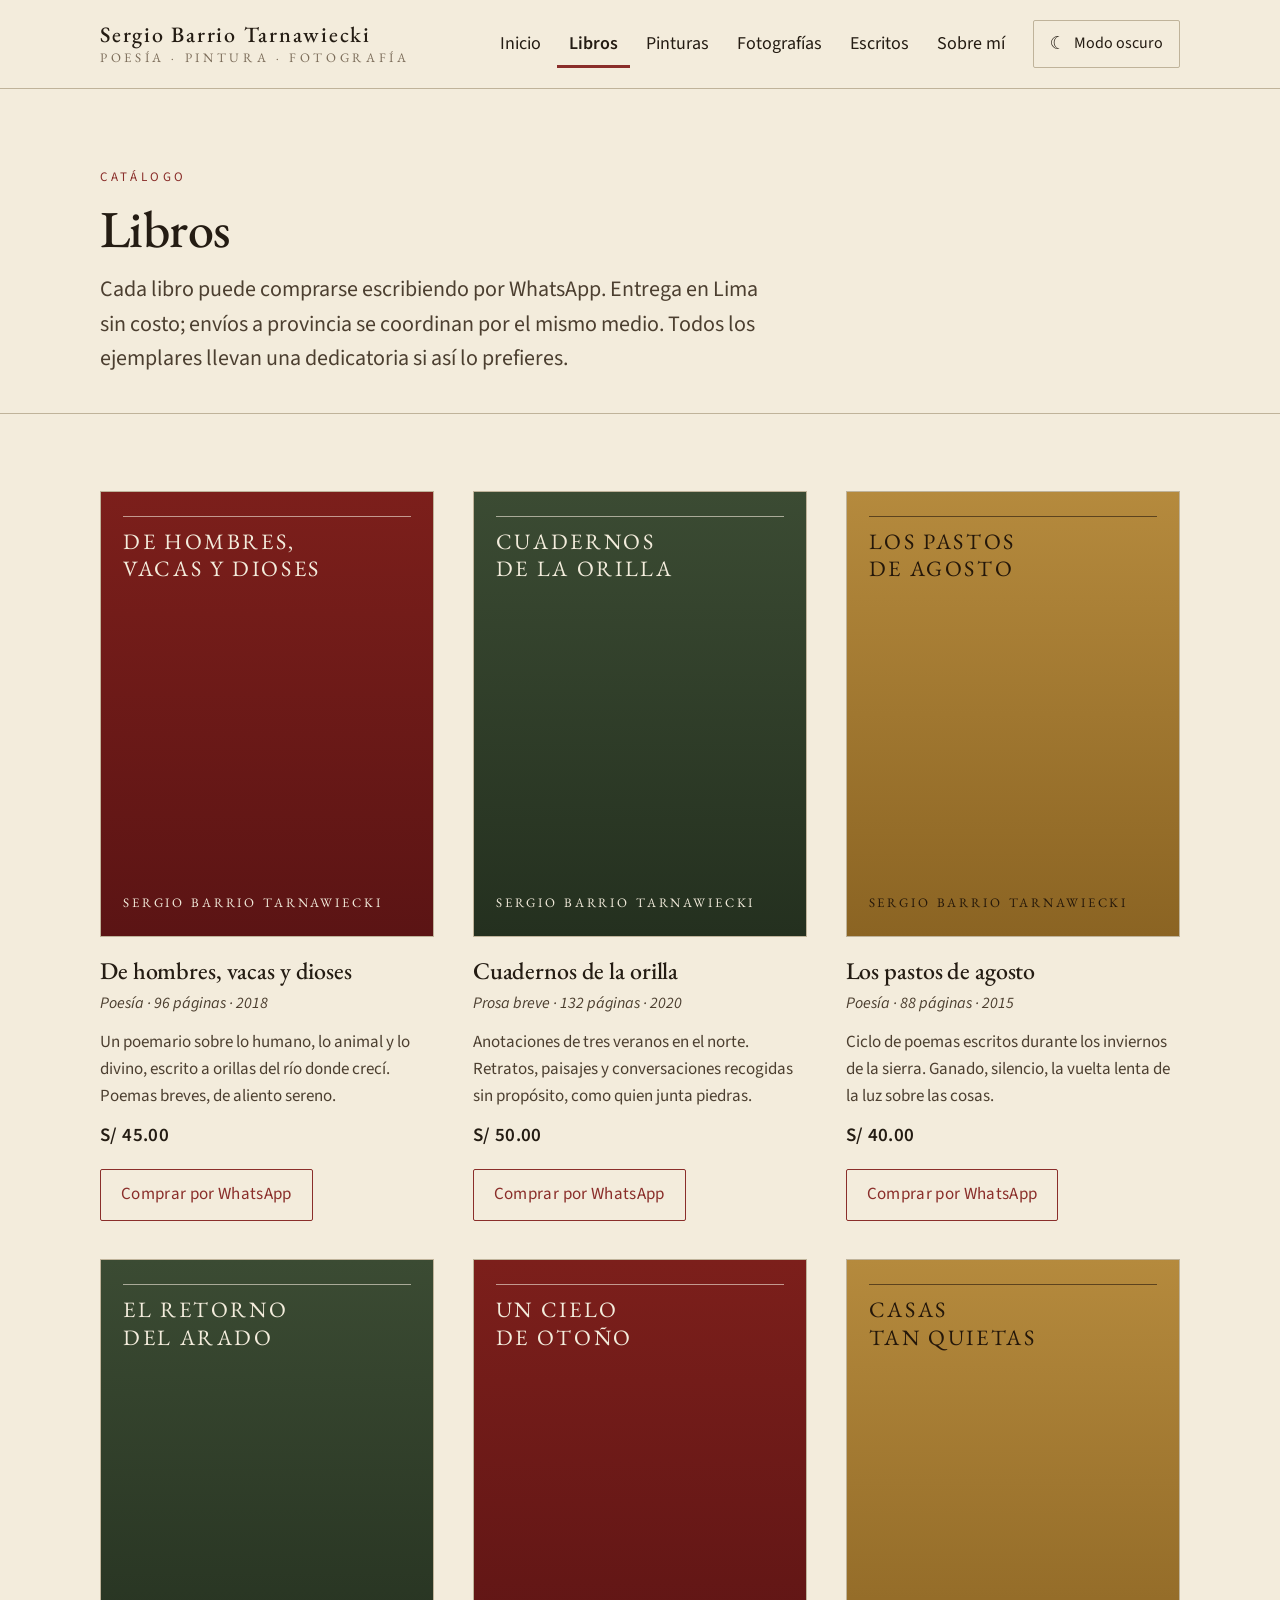
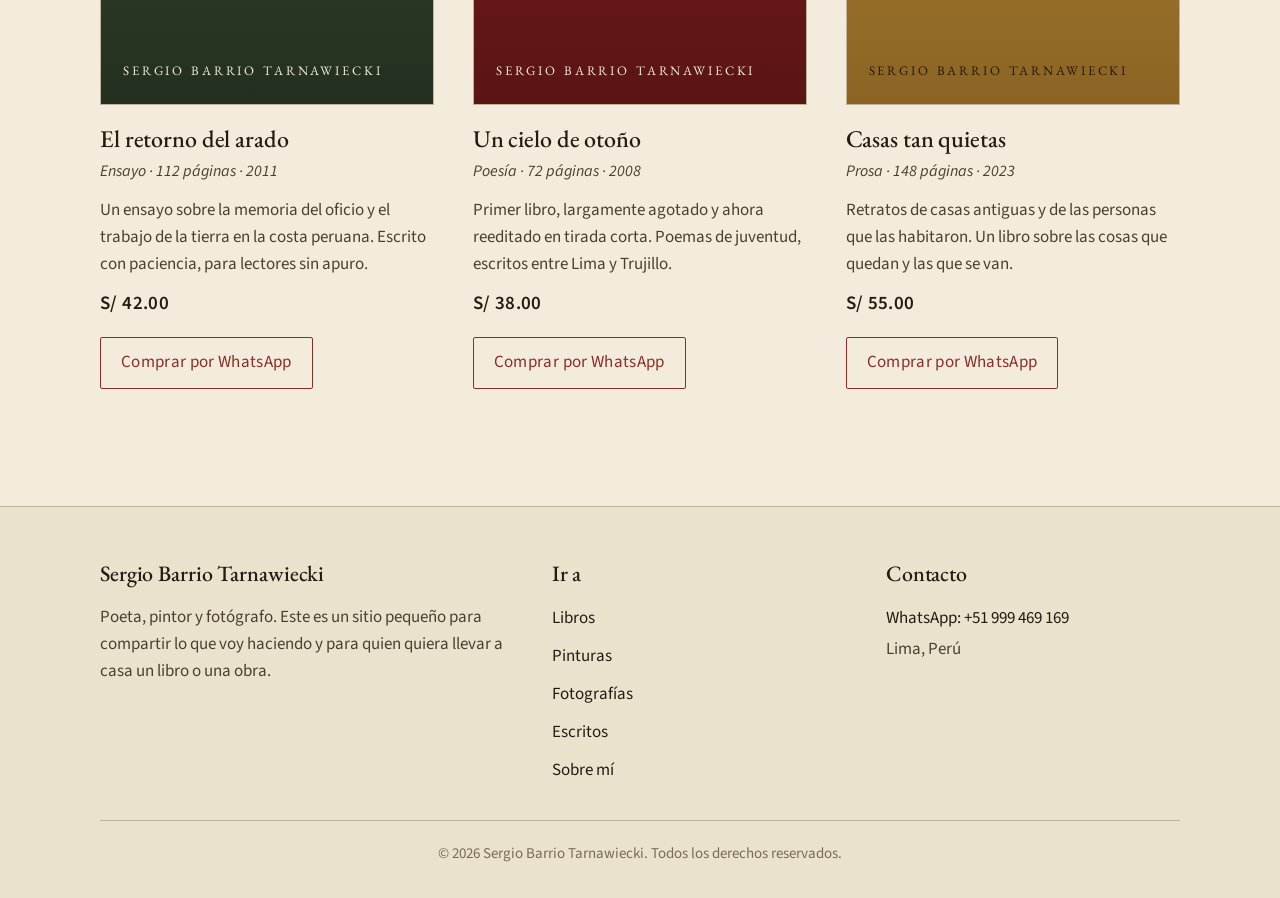
==== libros.html @ f4aec934 "Add elder-friendly personal site for Sergio Barrio Tarnawiecki Static HTML/CSS/JS site organized aro" ====
<!doctype html>
<html lang="es">
<head>
  <meta charset="utf-8">
  <meta name="viewport" content="width=device-width, initial-scale=1">
  <title>Libros — Sergio Barrio Tarnawiecki</title>
  <meta name="description" content="Libros publicados por Sergio Barrio Tarnawiecki: poesía, prosa y ensayo. Disponibles para compra directa por WhatsApp.">
  <link rel="stylesheet" href="styles.css">
  <script src="script.js" defer></script>
</head>
<body>
  <a class="skip-link" href="#contenido">Saltar al contenido principal</a>

  <header class="site-header">
    <div class="container">
      <a class="brand" href="index.html" aria-label="Sergio Barrio Tarnawiecki, inicio">
        Sergio Barrio Tarnawiecki
        <small>Poesía · Pintura · Fotografía</small>
      </a>
      <div class="site-header__nav-wrap">
        <nav class="main-nav" aria-label="Menú principal">
        <ul>
          <li><a href="index.html">Inicio</a></li>
          <li><a href="libros.html" aria-current="page">Libros</a></li>
          <li><a href="pinturas.html">Pinturas</a></li>
          <li><a href="fotografias.html">Fotografías</a></li>
          <li><a href="escritos.html">Escritos</a></li>
          <li><a href="sobre.html">Sobre mí</a></li>
        </ul>
      </nav>
      <button type="button" class="theme-toggle" data-theme-toggle aria-pressed="false">
        <span class="icon" data-theme-icon aria-hidden="true">☾</span>
        <span data-theme-label>Modo oscuro</span>
      </button>
      </div>
    </div>
  </header>

  <main id="contenido">

    <section class="page-header">
      <div class="container">
        <p class="page-header__kicker">Catálogo</p>
        <h1 class="page-header__title">Libros</h1>
        <p class="page-header__lead">
          Cada libro puede comprarse escribiendo por WhatsApp. Entrega en Lima
          sin costo; envíos a provincia se coordinan por el mismo medio.
          Todos los ejemplares llevan una dedicatoria si así lo prefieres.
        </p>
      </div>
    </section>

    <section class="section">
      <div class="container">

        <div class="grid grid--3">

          <!-- ============================================================
               LIBRO 1
               PARA AGREGAR UN LIBRO NUEVO, COPIA UN BLOQUE COMPLETO
               (desde <article class="card"> hasta </article>) Y CAMBIA:
                 · El título en dos lugares (portada y card__title)
                 · La descripción (card__meta y card__desc)
                 · El precio (card__price)
                 · El texto codificado dentro del enlace de WhatsApp
                   (reemplaza sólo la parte del nombre del libro; los %20
                    representan espacios y los %22 comillas dobles).
               ============================================================ -->
          <article class="card">
            <div class="card__thumb book-cover book-cover--red">
              <div class="book-cover__rule"></div>
              <div class="book-cover__title">De hombres,<br>vacas y dioses</div>
              <div class="book-cover__author">Sergio Barrio Tarnawiecki</div>
            </div>
            <h2 class="card__title">De hombres, vacas y dioses</h2>
            <p class="card__meta">Poesía · 96 páginas · 2018</p>
            <p class="card__desc">
              Un poemario sobre lo humano, lo animal y lo divino, escrito a
              orillas del río donde crecí. Poemas breves, de aliento sereno.
            </p>
            <p class="card__price">S/ 45.00</p>
            <div class="card__actions">
              <a class="btn btn--buy"
                 href="https://wa.me/51999469169?text=Hola%20Sergio%2C%20me%20interesa%20el%20libro%20%22De%20hombres%2C%20vacas%20y%20dioses%22."
                 target="_blank" rel="noopener">Comprar por WhatsApp</a>
            </div>
          </article>

          <!-- LIBRO 2 -->
          <article class="card">
            <div class="card__thumb book-cover book-cover--green">
              <div class="book-cover__rule"></div>
              <div class="book-cover__title">Cuadernos<br>de la orilla</div>
              <div class="book-cover__author">Sergio Barrio Tarnawiecki</div>
            </div>
            <h2 class="card__title">Cuadernos de la orilla</h2>
            <p class="card__meta">Prosa breve · 132 páginas · 2020</p>
            <p class="card__desc">
              Anotaciones de tres veranos en el norte. Retratos, paisajes y
              conversaciones recogidas sin propósito, como quien junta piedras.
            </p>
            <p class="card__price">S/ 50.00</p>
            <div class="card__actions">
              <a class="btn btn--buy"
                 href="https://wa.me/51999469169?text=Hola%20Sergio%2C%20me%20interesa%20el%20libro%20%22Cuadernos%20de%20la%20orilla%22."
                 target="_blank" rel="noopener">Comprar por WhatsApp</a>
            </div>
          </article>

          <!-- LIBRO 3 -->
          <article class="card">
            <div class="card__thumb book-cover book-cover--ochre">
              <div class="book-cover__rule"></div>
              <div class="book-cover__title">Los pastos<br>de agosto</div>
              <div class="book-cover__author">Sergio Barrio Tarnawiecki</div>
            </div>
            <h2 class="card__title">Los pastos de agosto</h2>
            <p class="card__meta">Poesía · 88 páginas · 2015</p>
            <p class="card__desc">
              Ciclo de poemas escritos durante los inviernos de la sierra.
              Ganado, silencio, la vuelta lenta de la luz sobre las cosas.
            </p>
            <p class="card__price">S/ 40.00</p>
            <div class="card__actions">
              <a class="btn btn--buy"
                 href="https://wa.me/51999469169?text=Hola%20Sergio%2C%20me%20interesa%20el%20libro%20%22Los%20pastos%20de%20agosto%22."
                 target="_blank" rel="noopener">Comprar por WhatsApp</a>
            </div>
          </article>

          <!-- LIBRO 4 -->
          <article class="card">
            <div class="card__thumb book-cover book-cover--green">
              <div class="book-cover__rule"></div>
              <div class="book-cover__title">El retorno<br>del arado</div>
              <div class="book-cover__author">Sergio Barrio Tarnawiecki</div>
            </div>
            <h2 class="card__title">El retorno del arado</h2>
            <p class="card__meta">Ensayo · 112 páginas · 2011</p>
            <p class="card__desc">
              Un ensayo sobre la memoria del oficio y el trabajo de la tierra
              en la costa peruana. Escrito con paciencia, para lectores sin
              apuro.
            </p>
            <p class="card__price">S/ 42.00</p>
            <div class="card__actions">
              <a class="btn btn--buy"
                 href="https://wa.me/51999469169?text=Hola%20Sergio%2C%20me%20interesa%20el%20libro%20%22El%20retorno%20del%20arado%22."
                 target="_blank" rel="noopener">Comprar por WhatsApp</a>
            </div>
          </article>

          <!-- LIBRO 5 -->
          <article class="card">
            <div class="card__thumb book-cover book-cover--red">
              <div class="book-cover__rule"></div>
              <div class="book-cover__title">Un cielo<br>de otoño</div>
              <div class="book-cover__author">Sergio Barrio Tarnawiecki</div>
            </div>
            <h2 class="card__title">Un cielo de otoño</h2>
            <p class="card__meta">Poesía · 72 páginas · 2008</p>
            <p class="card__desc">
              Primer libro, largamente agotado y ahora reeditado en tirada
              corta. Poemas de juventud, escritos entre Lima y Trujillo.
            </p>
            <p class="card__price">S/ 38.00</p>
            <div class="card__actions">
              <a class="btn btn--buy"
                 href="https://wa.me/51999469169?text=Hola%20Sergio%2C%20me%20interesa%20el%20libro%20%22Un%20cielo%20de%20oto%C3%B1o%22."
                 target="_blank" rel="noopener">Comprar por WhatsApp</a>
            </div>
          </article>

          <!-- LIBRO 6 -->
          <article class="card">
            <div class="card__thumb book-cover book-cover--ochre">
              <div class="book-cover__rule"></div>
              <div class="book-cover__title">Casas<br>tan quietas</div>
              <div class="book-cover__author">Sergio Barrio Tarnawiecki</div>
            </div>
            <h2 class="card__title">Casas tan quietas</h2>
            <p class="card__meta">Prosa · 148 páginas · 2023</p>
            <p class="card__desc">
              Retratos de casas antiguas y de las personas que las habitaron.
              Un libro sobre las cosas que quedan y las que se van.
            </p>
            <p class="card__price">S/ 55.00</p>
            <div class="card__actions">
              <a class="btn btn--buy"
                 href="https://wa.me/51999469169?text=Hola%20Sergio%2C%20me%20interesa%20el%20libro%20%22Casas%20tan%20quietas%22."
                 target="_blank" rel="noopener">Comprar por WhatsApp</a>
            </div>
          </article>

          <!-- FIN DEL ÚLTIMO LIBRO. Copia cualquiera de los bloques anteriores para agregar otro. -->

        </div>
      </div>
    </section>

  </main>

  <footer class="site-footer">
    <div class="container">
      <div class="site-footer__grid">
        <div>
          <h3>Sergio Barrio Tarnawiecki</h3>
          <p>Poeta, pintor y fotógrafo. Este es un sitio pequeño para compartir
             lo que voy haciendo y para quien quiera llevar a casa un libro o
             una obra.</p>
        </div>
        <div>
          <h3>Ir a</h3>
          <ul>
            <li><a href="libros.html">Libros</a></li>
            <li><a href="pinturas.html">Pinturas</a></li>
            <li><a href="fotografias.html">Fotografías</a></li>
            <li><a href="escritos.html">Escritos</a></li>
            <li><a href="sobre.html">Sobre mí</a></li>
          </ul>
        </div>
        <div>
          <h3>Contacto</h3>
          <p>
            <a href="https://wa.me/51999469169?text=Hola%20Sergio."
               target="_blank" rel="noopener">WhatsApp: +51 999 469 169</a>
          </p>
          <p>Lima, Perú</p>
        </div>
      </div>
      <div class="site-footer__bottom">
        © <span id="year">2026</span> Sergio Barrio Tarnawiecki. Todos los derechos reservados.
      </div>
    </div>
  </footer>

  <script>
    document.getElementById('year').textContent = new Date().getFullYear();
  </script>
</body>
</html>
---- styles.css ----
/* ============================================================
   Sergio Barrio Tarnawiecki — sitio personal
   Estilo: "Papel de Otoño" — cálido, literario, editorial
   ============================================================ */

@import url('https://fonts.googleapis.com/css2?family=EB+Garamond:ital,wght@0,400;0,500;0,600;1,400;1,500&family=Source+Sans+3:wght@400;500;600;700&display=swap');

/* ---------- Reset ---------- */
*, *::before, *::after { box-sizing: border-box; }
html { scroll-behavior: smooth; }
body, h1, h2, h3, h4, p, ul, ol, figure, blockquote { margin: 0; }
ul, ol { padding: 0; list-style: none; }
img { max-width: 100%; height: auto; display: block; }
button { font: inherit; cursor: pointer; }
a { color: inherit; }

/* ---------- Design tokens (claro por defecto) ---------- */
:root {
  --paper:    #F3ECDC;
  --paper-2:  #EBE2CE;
  --paper-3:  #E5DAC0;
  --ink:      #241C13;
  --ink-2:    #4C3F30;
  --ink-3:    #7A6B58;
  --oxblood:  #8A2E2A;
  --oxblood-2:#A83D38;
  --moss:     #4A5A3A;
  --ochre:    #C89B4A;
  --rule:     #BFB39A;
  --rule-2:   #D6CCB4;
  --focus:    #241C13;

  --font-display: "EB Garamond", "Iowan Old Style", "Palatino Linotype", "Book Antiqua", Georgia, serif;
  --font-body:    "Source Sans 3", "Optima", "Candara", "Segoe UI", system-ui, sans-serif;

  --fs-body: 19px;
  --fs-lead: 22px;
  --fs-h4:   24px;
  --fs-h3:   32px;
  --fs-h2:   clamp(36px, 4.4vw, 52px);
  --fs-h1:   clamp(44px, 5.6vw, 68px);

  --touch:   56px;
  --touch-sm: 52px;

  --container: 1160px;
  --gutter: clamp(20px, 4vw, 40px);
}

@media (prefers-color-scheme: dark) {
  :root {
    --paper:    #14100A;
    --paper-2:  #1E1811;
    --paper-3:  #2B2318;
    --ink:      #F0E8D3;
    --ink-2:    #C7BCA2;
    --ink-3:    #8F836C;
    --oxblood:  #D46E60;
    --oxblood-2:#B85042;
    --moss:     #9BB283;
    --ochre:    #E0B25E;
    --rule:     #3A3226;
    --rule-2:   #4A4032;
    --focus:    #F0E8D3;
  }
}

:root[data-theme="light"] {
  --paper: #F3ECDC; --paper-2: #EBE2CE; --paper-3: #E5DAC0;
  --ink: #241C13; --ink-2: #4C3F30; --ink-3: #7A6B58;
  --oxblood: #8A2E2A; --oxblood-2: #A83D38;
  --moss: #4A5A3A; --ochre: #C89B4A;
  --rule: #BFB39A; --rule-2: #D6CCB4;
  --focus: #241C13;
}
:root[data-theme="dark"] {
  --paper: #14100A; --paper-2: #1E1811; --paper-3: #2B2318;
  --ink: #F0E8D3; --ink-2: #C7BCA2; --ink-3: #8F836C;
  --oxblood: #D46E60; --oxblood-2: #B85042;
  --moss: #9BB283; --ochre: #E0B25E;
  --rule: #3A3226; --rule-2: #4A4032;
  --focus: #F0E8D3;
}

/* ---------- Base ---------- */
body {
  background: var(--paper);
  color: var(--ink);
  font-family: var(--font-body);
  font-size: var(--fs-body);
  line-height: 1.7;
  -webkit-font-smoothing: antialiased;
  text-rendering: optimizeLegibility;
  min-height: 100vh;
  display: flex;
  flex-direction: column;
}

main { flex: 1; }

/* Focus visible para navegación con teclado */
a:focus-visible,
button:focus-visible,
[tabindex]:focus-visible {
  outline: 3px solid var(--focus);
  outline-offset: 3px;
  border-radius: 2px;
}

/* Enlace "saltar al contenido" */
.skip-link {
  position: absolute;
  left: -9999px;
  top: 0;
  background: var(--ink);
  color: var(--paper);
  padding: 14px 20px;
  font-size: 18px;
  z-index: 100;
  text-decoration: none;
}
.skip-link:focus { left: 12px; top: 12px; }

/* ---------- Contenedor ---------- */
.container {
  width: 100%;
  max-width: var(--container);
  margin: 0 auto;
  padding: 0 var(--gutter);
}

/* ---------- Cabecera del sitio ---------- */
.site-header {
  border-bottom: 1px solid var(--rule);
  background: var(--paper);
  position: sticky;
  top: 0;
  z-index: 40;
}
.site-header .container {
  display: flex;
  align-items: center;
  justify-content: space-between;
  gap: 16px 24px;
  min-height: 88px;
  flex-wrap: wrap;
  padding-top: 16px;
  padding-bottom: 16px;
}
.site-header__nav-wrap {
  display: flex;
  align-items: center;
  gap: 8px 16px;
  flex-wrap: wrap;
  justify-content: flex-end;
  flex: 1 1 auto;
}
.brand {
  font-family: var(--font-display);
  font-weight: 500;
  font-size: 22px;
  letter-spacing: 0.08em;
  text-decoration: none;
  color: var(--ink);
  line-height: 1.2;
}
.brand .brand__dot { color: var(--oxblood); padding: 0 6px; }
.brand small {
  display: block;
  font-size: 13px;
  letter-spacing: 0.28em;
  text-transform: uppercase;
  color: var(--ink-3);
  font-weight: 400;
  margin-top: 2px;
}

/* Nav principal */
.main-nav ul {
  display: flex;
  flex-wrap: wrap;
  gap: 4px;
}
.main-nav a {
  display: inline-flex;
  align-items: center;
  min-height: 48px;
  padding: 0 12px;
  color: var(--ink);
  text-decoration: none;
  font-size: 18px;
}
.main-nav a[aria-current="page"] {
  box-shadow: inset 0 -3px 0 var(--oxblood);
  font-weight: 600;
}
.main-nav a:hover { color: var(--oxblood); }

/* Toggle de modo (claro/oscuro) */
.theme-toggle {
  display: inline-flex;
  align-items: center;
  gap: 8px;
  min-height: 48px;
  padding: 0 16px;
  background: transparent;
  color: var(--ink);
  border: 1px solid var(--rule);
  border-radius: 2px;
  font-size: 16px;
}
.theme-toggle:hover { border-color: var(--ink); }
.theme-toggle .icon { font-size: 18px; }

/* ---------- Hero (home) ---------- */
.hero {
  padding: clamp(56px, 8vw, 96px) 0 clamp(48px, 6vw, 72px);
  border-bottom: 1px solid var(--rule);
}
.hero__grid {
  display: grid;
  grid-template-columns: 1.15fr 1fr;
  gap: clamp(32px, 5vw, 64px);
  align-items: end;
}
.hero__kicker {
  font-size: 13px;
  letter-spacing: 0.28em;
  text-transform: uppercase;
  color: var(--oxblood);
  margin-bottom: 18px;
}
.hero__title {
  font-family: var(--font-display);
  font-weight: 500;
  font-size: var(--fs-h1);
  line-height: 1.02;
  letter-spacing: -0.015em;
  text-wrap: balance;
  margin-bottom: 22px;
}
.hero__title em {
  font-style: italic;
  color: var(--oxblood);
  font-weight: 500;
}
.hero__lead {
  font-size: var(--fs-lead);
  line-height: 1.55;
  color: var(--ink-2);
  max-width: 46ch;
  margin-bottom: 32px;
}
.hero__cta-row {
  display: flex;
  flex-wrap: wrap;
  gap: 14px;
}

/* Figura del héroe (obra destacada) */
.hero__figure {
  aspect-ratio: 4 / 5;
  border: 1px solid var(--rule);
  position: relative;
  overflow: hidden;
}
.hero__figure img { width: 100%; height: 100%; object-fit: cover; }
.hero__figure::after {
  content: attr(data-caption);
  position: absolute;
  left: 16px;
  bottom: 12px;
  font-size: 12px;
  letter-spacing: 0.22em;
  text-transform: uppercase;
  color: #F3ECDC;
  background: rgba(0,0,0,.5);
  padding: 6px 10px;
}

/* Placeholder pictórico (para cuando no hay foto todavía) */
.painterly {
  background:
    radial-gradient(ellipse at 30% 30%, rgba(255,246,220,.6), transparent 55%),
    linear-gradient(160deg, #7C5A3A 0%, #4A5A3A 60%, #2C2A22 100%);
}
.painterly--blue {
  background:
    radial-gradient(ellipse at 55% 40%, rgba(210,200,180,.55), transparent 60%),
    linear-gradient(200deg, #5B678D 0%, #2A3550 60%, #10182E 100%);
}
.painterly--dawn {
  background:
    radial-gradient(ellipse at 40% 35%, rgba(255,236,190,.85), transparent 55%),
    linear-gradient(160deg, #7E4B2A 0%, #3E5348 55%, #17251E 100%);
}
.painterly--field {
  background:
    linear-gradient(180deg, rgba(30,30,20,.15), rgba(30,30,20,.55)),
    linear-gradient(200deg, #6E8C6F 0%, #3B5A3E 55%, #1B2A1E 100%);
}
.painterly--window {
  background:
    linear-gradient(180deg, rgba(30,42,68,.2), rgba(30,42,68,.55)),
    linear-gradient(160deg, #8CA6B8 0%, #4C6376 60%, #263041 100%);
}
.painterly--patio {
  background:
    linear-gradient(180deg, rgba(60,40,20,.15), rgba(60,40,20,.55)),
    linear-gradient(200deg, #C9B48A 0%, #8B764A 55%, #3F3320 100%);
}
.book-cover {
  position: relative;
  color: #F3ECDC;
  font-family: var(--font-display);
}
.book-cover--red    { background: linear-gradient(180deg, #7C1F1B 0%, #5B1414 100%); }
.book-cover--green  { background: linear-gradient(180deg, #3B4B33 0%, #24301F 100%); }
.book-cover--ochre  { background: linear-gradient(180deg, #B58A3D 0%, #8B6423 100%); color: #24170A; }
.book-cover__title {
  position: absolute;
  left: 22px; right: 22px; top: 36px;
  font-size: 22px;
  letter-spacing: 0.12em;
  line-height: 1.25;
  text-transform: uppercase;
}
.book-cover__author {
  position: absolute;
  left: 22px; right: 22px; bottom: 22px;
  font-size: 13px;
  letter-spacing: 0.22em;
  text-transform: uppercase;
}
.book-cover__rule {
  position: absolute;
  left: 22px; right: 22px; top: 24px;
  height: 1px;
  background: currentColor;
  opacity: 0.6;
}

/* ---------- Botones ---------- */
.btn {
  display: inline-flex;
  align-items: center;
  justify-content: center;
  gap: 10px;
  min-height: var(--touch);
  padding: 0 26px;
  font-size: 18px;
  letter-spacing: 0.02em;
  text-decoration: none;
  border-radius: 2px;
  border: 1px solid transparent;
  transition: transform .1s ease;
}
.btn:active { transform: translateY(1px); }
.btn--primary {
  background: var(--oxblood);
  color: #FBF6E9;
  border-color: var(--oxblood);
}
.btn--primary:hover { background: var(--oxblood-2); border-color: var(--oxblood-2); }
.btn--ghost {
  background: transparent;
  color: var(--ink);
  border-color: var(--ink);
}
.btn--ghost:hover { background: var(--ink); color: var(--paper); }
.btn--buy {
  min-height: var(--touch-sm);
  padding: 0 20px;
  font-size: 17px;
  background: transparent;
  color: var(--oxblood);
  border-color: var(--oxblood);
}
.btn--buy:hover { background: var(--oxblood); color: #FBF6E9; }
.btn__icon { font-size: 18px; }

/* ---------- Cabecera de página interna ---------- */
.page-header {
  padding: clamp(48px, 6vw, 80px) 0 clamp(28px, 3vw, 40px);
  border-bottom: 1px solid var(--rule);
}
.page-header__kicker {
  font-size: 13px;
  letter-spacing: 0.28em;
  text-transform: uppercase;
  color: var(--oxblood);
  margin-bottom: 14px;
}
.page-header__title {
  font-family: var(--font-display);
  font-weight: 500;
  font-size: var(--fs-h2);
  line-height: 1.05;
  letter-spacing: -0.01em;
  text-wrap: balance;
  margin-bottom: 16px;
}
.page-header__lead {
  font-size: var(--fs-lead);
  line-height: 1.55;
  color: var(--ink-2);
  max-width: 62ch;
}

/* ---------- Secciones ---------- */
.section {
  padding: clamp(48px, 6vw, 80px) 0;
}
.section--alt {
  background: var(--paper-2);
  border-top: 1px solid var(--rule);
  border-bottom: 1px solid var(--rule);
}
.section__head {
  display: flex;
  align-items: baseline;
  justify-content: space-between;
  border-bottom: 1px solid var(--rule);
  padding-bottom: 14px;
  margin-bottom: 36px;
  gap: 20px;
  flex-wrap: wrap;
}
.section__head h2 {
  font-family: var(--font-display);
  font-weight: 500;
  font-size: var(--fs-h3);
  letter-spacing: -0.005em;
  line-height: 1.15;
}
.section__more {
  font-size: 16px;
  letter-spacing: 0.14em;
  text-transform: uppercase;
  color: var(--oxblood);
  text-decoration: none;
  border-bottom: 1px solid var(--oxblood);
  padding-bottom: 3px;
  min-height: 44px;
  display: inline-flex;
  align-items: center;
}
.section__more:hover { color: var(--oxblood-2); border-color: var(--oxblood-2); }

/* ---------- Grid de tarjetas ---------- */
.grid {
  display: grid;
  gap: clamp(28px, 3vw, 40px);
}
.grid--3 { grid-template-columns: repeat(3, 1fr); }
.grid--2 { grid-template-columns: repeat(2, 1fr); }
@media (max-width: 900px) {
  .grid--3 { grid-template-columns: repeat(2, 1fr); }
  .grid--2 { grid-template-columns: 1fr; }
}
@media (max-width: 620px) {
  .grid--3 { grid-template-columns: 1fr; }
}

/* ---------- Tarjeta ---------- */
.card {
  display: flex;
  flex-direction: column;
}
.card__thumb {
  aspect-ratio: 3 / 4;
  border: 1px solid var(--rule);
  overflow: hidden;
  position: relative;
}
/* Fondo de reserva sólo cuando no hay una clase de placeholder aplicada.
   :where() tiene especificidad 0, así que .painterly y .book-cover--* siempre ganan. */
:where(.card__thumb):not(.painterly):not(.book-cover) { background: var(--paper-3); }
.card--wide .card__thumb { aspect-ratio: 4 / 5; }
.card__thumb img {
  width: 100%; height: 100%; object-fit: cover;
}
.card__title {
  font-family: var(--font-display);
  font-weight: 500;
  font-size: var(--fs-h4);
  margin-top: 20px;
  letter-spacing: -0.005em;
  line-height: 1.2;
}
.card__meta {
  font-size: 16px;
  color: var(--ink-2);
  font-style: italic;
  margin-top: 4px;
}
.card__desc {
  font-size: 17px;
  color: var(--ink-2);
  line-height: 1.6;
  margin-top: 12px;
}
.card__price {
  font-size: 19px;
  margin-top: 10px;
  letter-spacing: 0.02em;
  color: var(--ink);
  font-weight: 600;
}
.card__actions {
  margin-top: 16px;
  display: flex;
  gap: 10px;
  flex-wrap: wrap;
}

/* ---------- Escritos (blog) ---------- */
.writings-toc {
  background: var(--paper-2);
  border: 1px solid var(--rule);
  padding: 24px 28px;
  margin-bottom: 48px;
}
.writings-toc h2 {
  font-family: var(--font-display);
  font-size: 22px;
  font-weight: 500;
  margin-bottom: 12px;
}
.writings-toc ol {
  counter-reset: toc;
  display: grid;
  gap: 8px;
}
.writings-toc li {
  counter-increment: toc;
  display: flex;
  gap: 14px;
  align-items: baseline;
}
.writings-toc li::before {
  content: counter(toc, decimal-leading-zero);
  font-family: var(--font-display);
  font-size: 15px;
  color: var(--ink-3);
  font-variant-numeric: tabular-nums;
}
.writings-toc a {
  color: var(--ink);
  text-decoration: none;
  font-size: 18px;
  border-bottom: 1px solid transparent;
  padding-bottom: 2px;
}
.writings-toc a:hover {
  color: var(--oxblood);
  border-bottom-color: var(--oxblood);
}
.writings-toc time {
  font-size: 15px;
  color: var(--ink-3);
  font-style: italic;
  margin-left: auto;
  white-space: nowrap;
}

.writing {
  max-width: 68ch;
  margin: 0 auto;
  padding: 40px 0;
  border-bottom: 1px solid var(--rule);
}
.writing:last-of-type { border-bottom: none; }
.writing__header { margin-bottom: 32px; }
.writing__kicker {
  font-size: 13px;
  letter-spacing: 0.28em;
  text-transform: uppercase;
  color: var(--moss);
  margin-bottom: 10px;
}
.writing__title {
  font-family: var(--font-display);
  font-weight: 500;
  font-size: clamp(30px, 3.4vw, 40px);
  line-height: 1.1;
  letter-spacing: -0.01em;
  text-wrap: balance;
  margin-bottom: 8px;
}
.writing__date {
  font-family: var(--font-display);
  font-style: italic;
  font-size: 18px;
  color: var(--ink-3);
}
.writing__body p {
  font-size: 20px;
  line-height: 1.7;
  margin-bottom: 22px;
  color: var(--ink);
}
.writing__body p:first-of-type::first-letter {
  font-family: var(--font-display);
  float: left;
  font-size: 4.8em;
  line-height: 0.85;
  padding: 8px 12px 0 0;
  color: var(--oxblood);
  font-weight: 500;
}
.writing__body figure {
  margin: 32px 0;
}
.writing__body figure img,
.writing__body figure .painterly {
  aspect-ratio: 3 / 2;
  width: 100%;
}
.writing__body figcaption {
  font-family: var(--font-display);
  font-style: italic;
  font-size: 16px;
  color: var(--ink-3);
  text-align: center;
  margin-top: 10px;
}
.writing__body blockquote {
  font-family: var(--font-display);
  font-style: italic;
  font-size: 24px;
  line-height: 1.55;
  border-left: 3px solid var(--oxblood);
  padding-left: 24px;
  margin: 28px 0;
  color: var(--ink);
}
.writing__body h3 {
  font-family: var(--font-display);
  font-weight: 500;
  font-size: 26px;
  margin-top: 36px;
  margin-bottom: 12px;
  letter-spacing: -0.005em;
}

/* ---------- Sobre el autor ---------- */
.about-grid {
  display: grid;
  grid-template-columns: 1fr 1.4fr;
  gap: clamp(32px, 5vw, 64px);
  align-items: start;
}
.about-portrait {
  aspect-ratio: 4 / 5;
  border: 1px solid var(--rule);
  overflow: hidden;
  position: relative;
}
.about-portrait img { width: 100%; height: 100%; object-fit: cover; }
.about-portrait--placeholder {
  background:
    radial-gradient(ellipse at 45% 35%, rgba(255,240,210,.5), transparent 60%),
    linear-gradient(160deg, #6B5237 0%, #3A2C1D 100%);
}
.about-body h2 {
  font-family: var(--font-display);
  font-weight: 500;
  font-size: var(--fs-h3);
  letter-spacing: -0.005em;
  margin-bottom: 16px;
}
.about-body p {
  font-size: 20px;
  line-height: 1.7;
  color: var(--ink-2);
  margin-bottom: 20px;
  max-width: 62ch;
}
.about-body p strong { color: var(--ink); font-weight: 600; }

/* ---------- Cita destacada de "Escrito reciente" en home ---------- */
.featured-writing {
  display: grid;
  grid-template-columns: 1fr 1.4fr;
  gap: clamp(32px, 5vw, 64px);
  align-items: start;
}
.featured-writing__label {
  font-size: 13px;
  letter-spacing: 0.28em;
  text-transform: uppercase;
  color: var(--moss);
  margin-bottom: 10px;
}
.featured-writing h2 {
  font-family: var(--font-display);
  font-weight: 500;
  font-size: 34px;
  line-height: 1.15;
  letter-spacing: -0.01em;
  margin-bottom: 12px;
  text-wrap: balance;
}
.featured-writing time {
  font-family: var(--font-display);
  font-style: italic;
  font-size: 17px;
  color: var(--ink-3);
}
.featured-writing blockquote {
  font-family: var(--font-display);
  font-size: 24px;
  line-height: 1.55;
  color: var(--ink);
  margin-bottom: 22px;
}
.featured-writing blockquote::before {
  content: "";
  display: block;
  width: 44px;
  height: 2px;
  background: var(--oxblood);
  margin-bottom: 20px;
}
.featured-writing .read-more {
  display: inline-flex;
  align-items: center;
  min-height: 44px;
  color: var(--oxblood);
  font-size: 17px;
  letter-spacing: 0.06em;
  text-transform: uppercase;
  text-decoration: none;
  border-bottom: 1px solid var(--oxblood);
  padding-bottom: 3px;
}
.featured-writing .read-more:hover { color: var(--oxblood-2); border-color: var(--oxblood-2); }

/* ---------- Footer ---------- */
.site-footer {
  background: var(--paper-2);
  border-top: 1px solid var(--rule);
  padding: 48px 0 32px;
  margin-top: 40px;
}
.site-footer__grid {
  display: grid;
  grid-template-columns: 1.4fr 1fr 1fr;
  gap: 40px;
  margin-bottom: 32px;
}
.site-footer h3 {
  font-family: var(--font-display);
  font-weight: 500;
  font-size: 22px;
  margin-bottom: 12px;
  letter-spacing: -0.005em;
}
.site-footer p, .site-footer li {
  font-size: 17px;
  color: var(--ink-2);
  line-height: 1.6;
}
.site-footer ul { display: grid; gap: 6px; }
.site-footer a {
  color: var(--ink);
  text-decoration: none;
  border-bottom: 1px solid transparent;
  padding-bottom: 2px;
  min-height: 32px;
  display: inline-flex;
  align-items: center;
}
.site-footer a:hover { color: var(--oxblood); border-bottom-color: var(--oxblood); }
.site-footer__bottom {
  border-top: 1px solid var(--rule);
  padding-top: 20px;
  font-size: 15px;
  color: var(--ink-3);
  text-align: center;
}

/* ---------- Responsive ---------- */
@media (max-width: 900px) {
  .hero__grid,
  .about-grid,
  .featured-writing,
  .site-footer__grid { grid-template-columns: 1fr; }
  .site-header .container { min-height: 72px; }
  .brand { font-size: 20px; }
  .main-nav a { padding: 0 12px; font-size: 17px; }
  .writings-toc li { flex-wrap: wrap; }
  .writings-toc time { margin-left: 0; width: 100%; }
}

/* ---------- Reducir movimiento ---------- */
@media (prefers-reduced-motion: reduce) {
  html { scroll-behavior: auto; }
  * { transition: none !important; animation: none !important; }
}

/* ---------- Impresión (para los escritos) ---------- */
@media print {
  .site-header, .site-footer, .writings-toc, .btn { display: none !important; }
  body { background: white; color: black; }
  .writing { max-width: none; padding: 0; margin-bottom: 40px; }
  .writing__title { font-size: 32px; }
  .writing__body p { font-size: 14pt; }
}
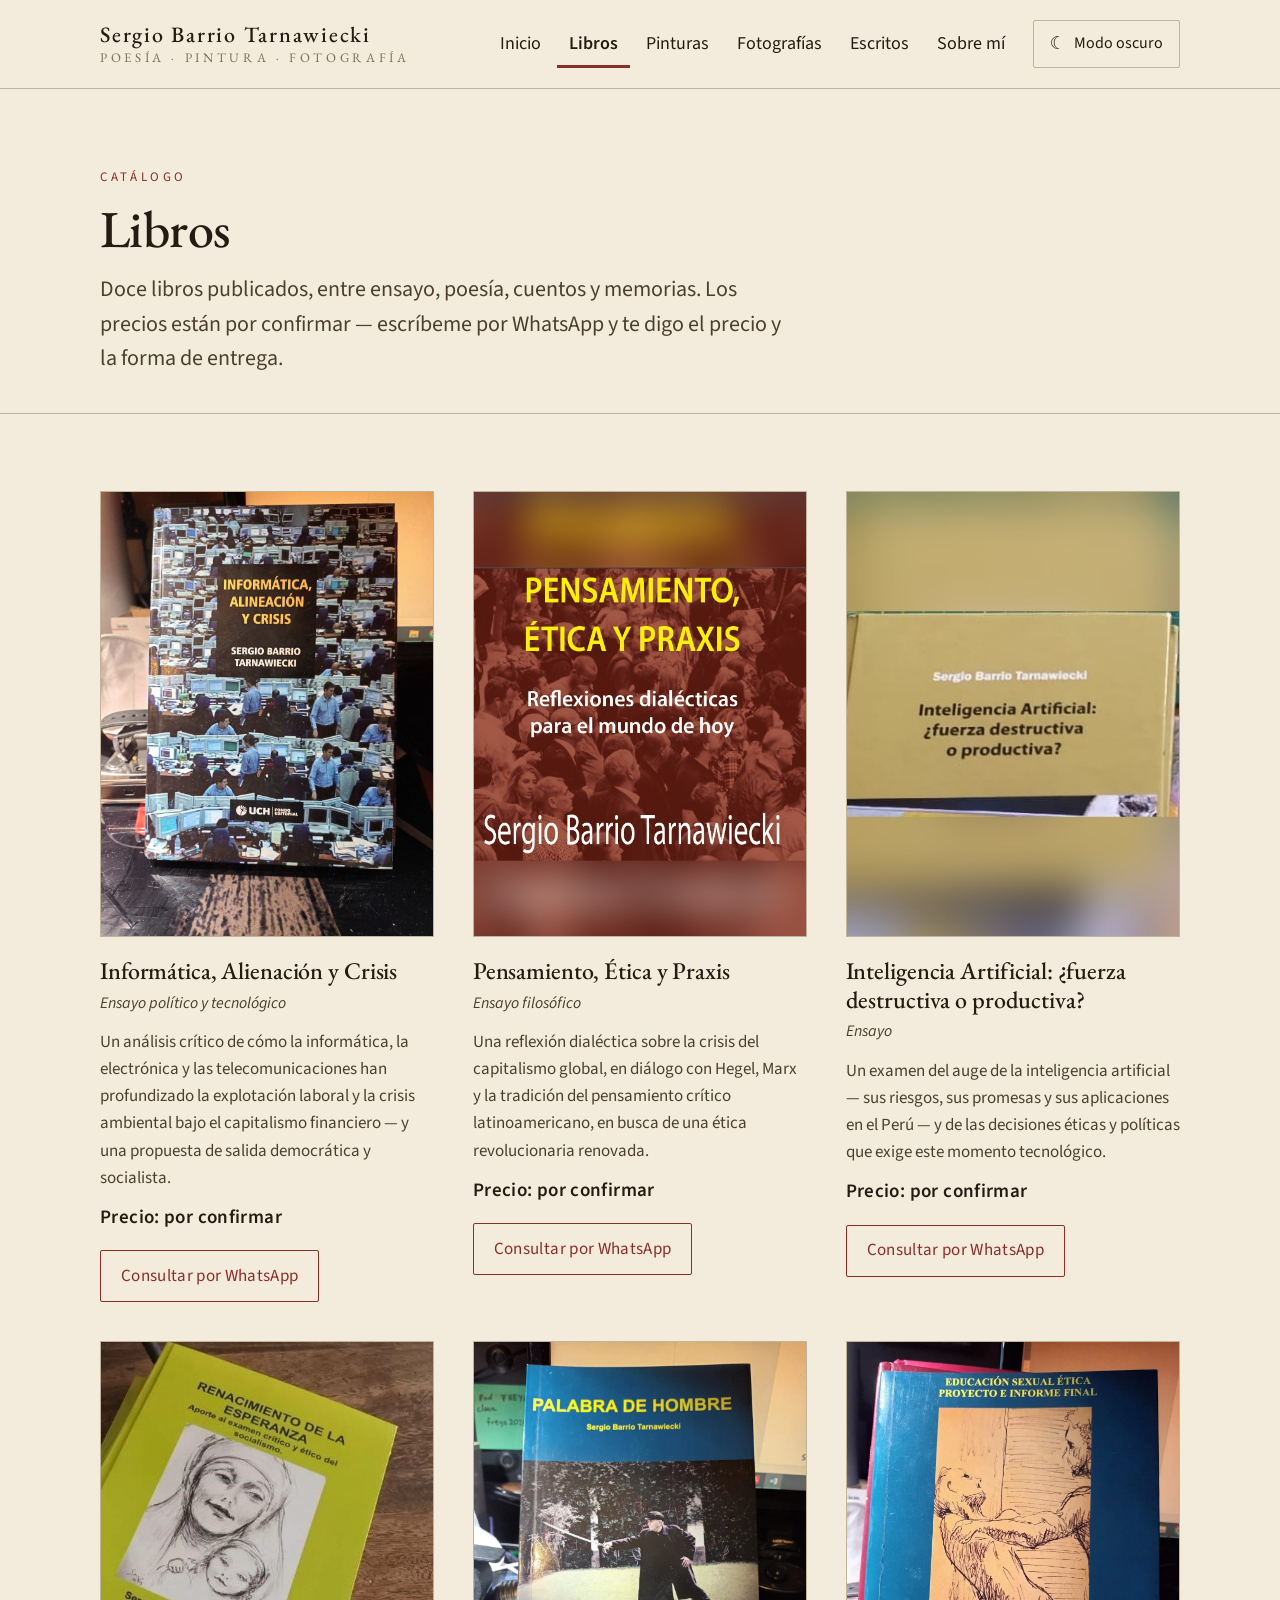
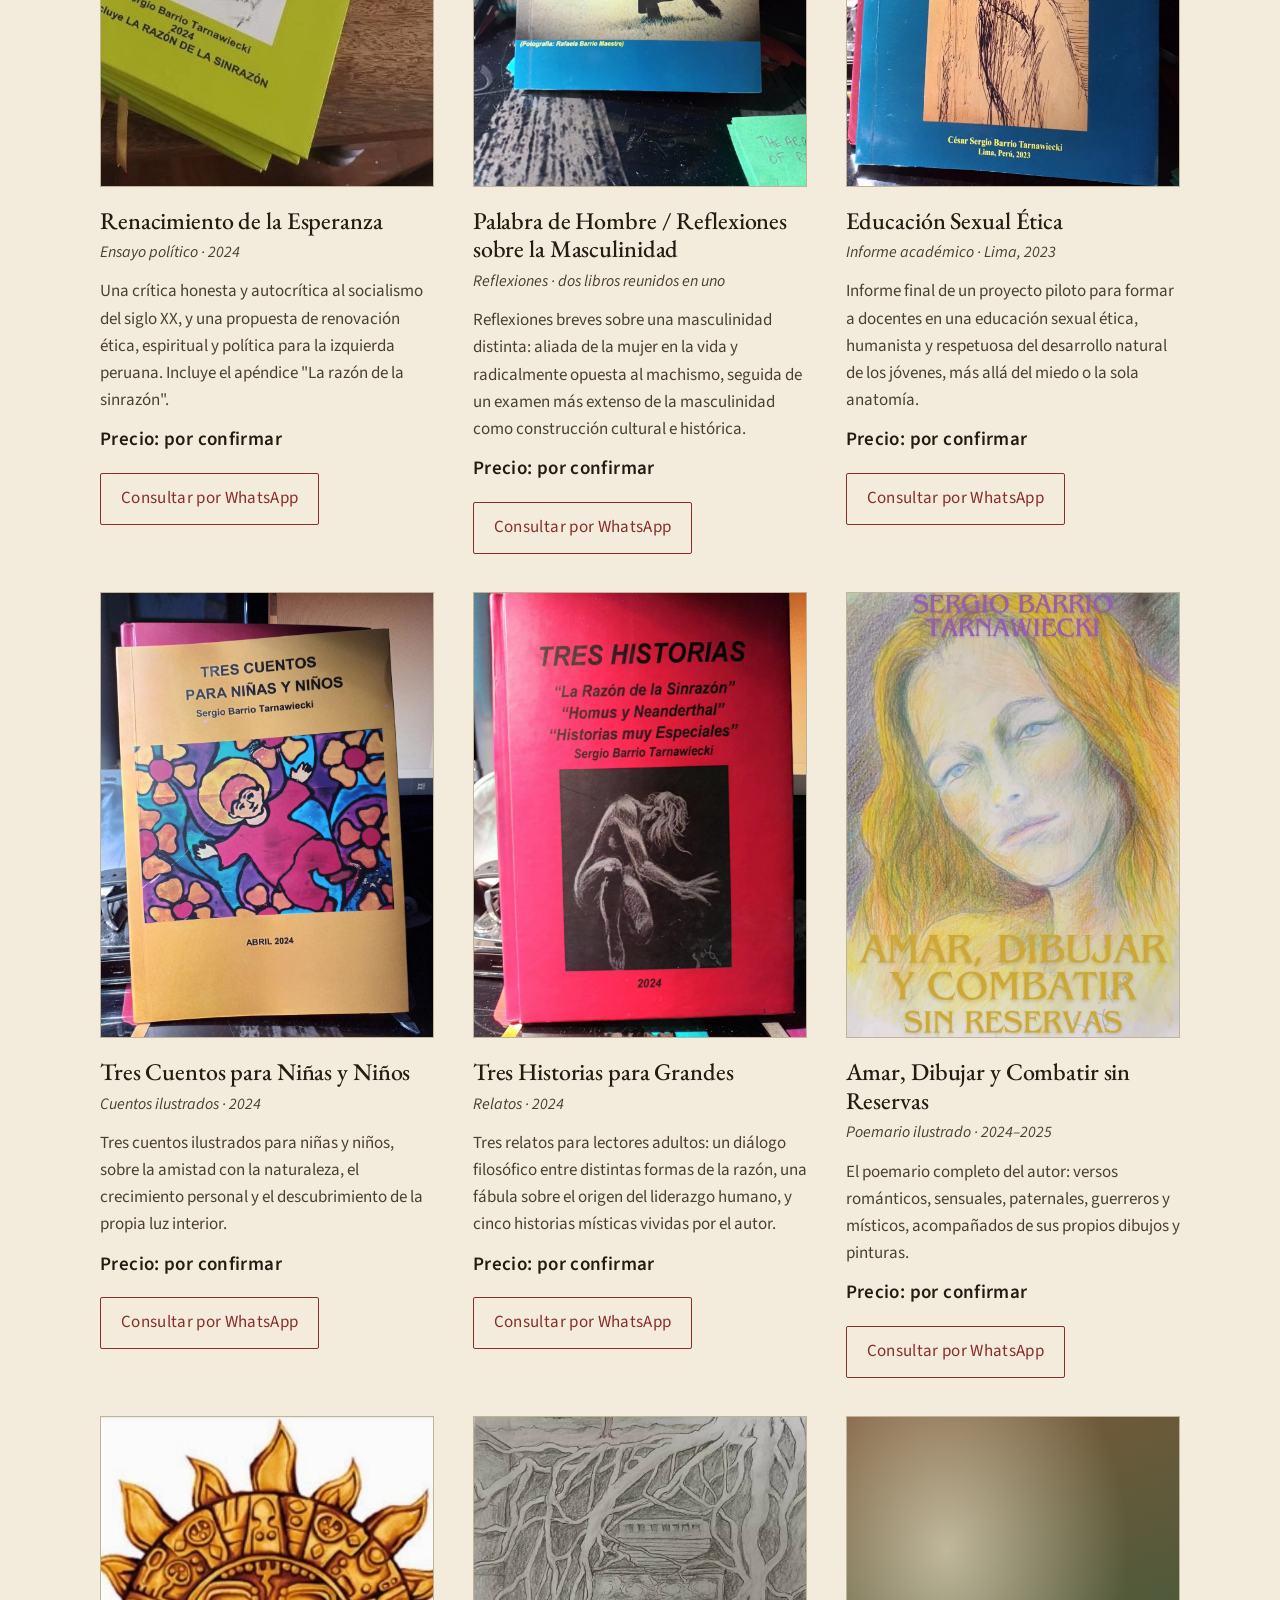
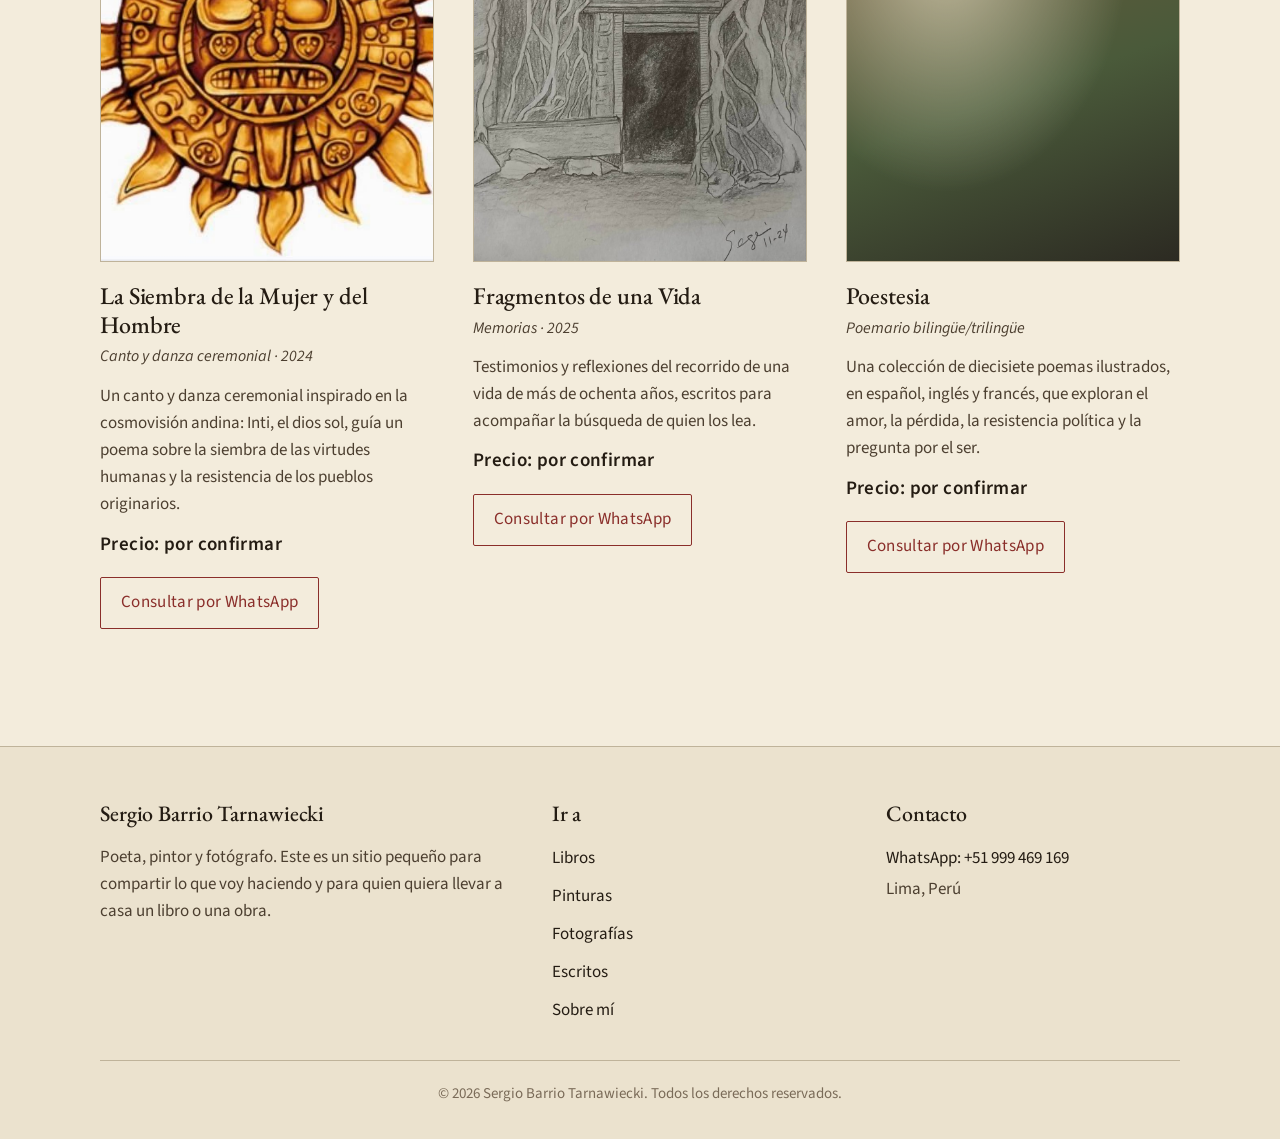
==== commit e3eb37a7: "Replace placeholder book catalog with Sergio's real 12 titles Extracted the real book catalog from t" ====
--- a/libros.html
+++ b/libros.html
@@ -4,7 +4,7 @@
   <meta charset="utf-8">
   <meta name="viewport" content="width=device-width, initial-scale=1">
   <title>Libros — Sergio Barrio Tarnawiecki</title>
-  <meta name="description" content="Libros publicados por Sergio Barrio Tarnawiecki: poesía, prosa y ensayo. Disponibles para compra directa por WhatsApp.">
+  <meta name="description" content="Libros publicados por Sergio Barrio Tarnawiecki: ensayo, poesía, cuentos y memorias. Disponibles para compra directa por WhatsApp.">
   <link rel="stylesheet" href="styles.css">
   <script src="script.js" defer></script>
 </head>
@@ -43,9 +43,9 @@
         <p class="page-header__kicker">Catálogo</p>
         <h1 class="page-header__title">Libros</h1>
         <p class="page-header__lead">
-          Cada libro puede comprarse escribiendo por WhatsApp. Entrega en Lima
-          sin costo; envíos a provincia se coordinan por el mismo medio.
-          Todos los ejemplares llevan una dedicatoria si así lo prefieres.
+          Doce libros publicados, entre ensayo, poesía, cuentos y memorias.
+          Los precios están por confirmar — escríbeme por WhatsApp y te digo
+          el precio y la forma de entrega.
         </p>
       </div>
     </section>
@@ -56,139 +56,264 @@
         <div class="grid grid--3">
 
           <!-- ============================================================
-               LIBRO 1
                PARA AGREGAR UN LIBRO NUEVO, COPIA UN BLOQUE COMPLETO
                (desde <article class="card"> hasta </article>) Y CAMBIA:
-                 · El título en dos lugares (portada y card__title)
-                 · La descripción (card__meta y card__desc)
-                 · El precio (card__price)
+                 · La imagen de portada (src y alt)
+                 · El título (card__title)
+                 · El tipo de libro y el año, si se sabe (card__meta)
+                 · La descripción (card__desc)
+                 · El precio (card__price) — cuando Sergio lo confirme,
+                   reemplaza "Precio: por confirmar" por el monto, por
+                   ejemplo "S/ 45.00", y cambia el texto del botón de
+                   "Consultar por WhatsApp" a "Comprar por WhatsApp" si
+                   quieres.
                  · El texto codificado dentro del enlace de WhatsApp
                    (reemplaza sólo la parte del nombre del libro; los %20
                     representan espacios y los %22 comillas dobles).
                ============================================================ -->
-          <article class="card">
-            <div class="card__thumb book-cover book-cover--red">
-              <div class="book-cover__rule"></div>
-              <div class="book-cover__title">De hombres,<br>vacas y dioses</div>
-              <div class="book-cover__author">Sergio Barrio Tarnawiecki</div>
-            </div>
-            <h2 class="card__title">De hombres, vacas y dioses</h2>
-            <p class="card__meta">Poesía · 96 páginas · 2018</p>
-            <p class="card__desc">
-              Un poemario sobre lo humano, lo animal y lo divino, escrito a
-              orillas del río donde crecí. Poemas breves, de aliento sereno.
-            </p>
-            <p class="card__price">S/ 45.00</p>
-            <div class="card__actions">
-              <a class="btn btn--buy"
-                 href="https://wa.me/51999469169?text=Hola%20Sergio%2C%20me%20interesa%20el%20libro%20%22De%20hombres%2C%20vacas%20y%20dioses%22."
-                 target="_blank" rel="noopener">Comprar por WhatsApp</a>
+
+          <!-- LIBRO 1 -->
+          <article class="card">
+            <div class="card__thumb">
+              <img src="assets/libros/informatica-alienacion-crisis.jpg" alt="Portada de Informática, Alienación y Crisis">
+            </div>
+            <h2 class="card__title">Informática, Alienación y Crisis</h2>
+            <p class="card__meta">Ensayo político y tecnológico</p>
+            <p class="card__desc">
+              Un análisis crítico de cómo la informática, la electrónica y las
+              telecomunicaciones han profundizado la explotación laboral y la
+              crisis ambiental bajo el capitalismo financiero — y una
+              propuesta de salida democrática y socialista.
+            </p>
+            <p class="card__price">Precio: por confirmar</p>
+            <div class="card__actions">
+              <a class="btn btn--buy"
+                 href="https://wa.me/51999469169?text=Hola%20Sergio%2C%20me%20interesa%20el%20libro%20%22Inform%C3%A1tica%2C%20Alienaci%C3%B3n%20y%20Crisis%22.%20%C2%BFCu%C3%A1l%20es%20el%20precio%3F"
+                 target="_blank" rel="noopener">Consultar por WhatsApp</a>
             </div>
           </article>
 
           <!-- LIBRO 2 -->
           <article class="card">
-            <div class="card__thumb book-cover book-cover--green">
-              <div class="book-cover__rule"></div>
-              <div class="book-cover__title">Cuadernos<br>de la orilla</div>
-              <div class="book-cover__author">Sergio Barrio Tarnawiecki</div>
-            </div>
-            <h2 class="card__title">Cuadernos de la orilla</h2>
-            <p class="card__meta">Prosa breve · 132 páginas · 2020</p>
-            <p class="card__desc">
-              Anotaciones de tres veranos en el norte. Retratos, paisajes y
-              conversaciones recogidas sin propósito, como quien junta piedras.
-            </p>
-            <p class="card__price">S/ 50.00</p>
-            <div class="card__actions">
-              <a class="btn btn--buy"
-                 href="https://wa.me/51999469169?text=Hola%20Sergio%2C%20me%20interesa%20el%20libro%20%22Cuadernos%20de%20la%20orilla%22."
-                 target="_blank" rel="noopener">Comprar por WhatsApp</a>
+            <div class="card__thumb">
+              <img src="assets/libros/pensamiento-etica-praxis.jpg" alt="Portada de Pensamiento, Ética y Praxis">
+            </div>
+            <h2 class="card__title">Pensamiento, Ética y Praxis</h2>
+            <p class="card__meta">Ensayo filosófico</p>
+            <p class="card__desc">
+              Una reflexión dialéctica sobre la crisis del capitalismo global,
+              en diálogo con Hegel, Marx y la tradición del pensamiento
+              crítico latinoamericano, en busca de una ética revolucionaria
+              renovada.
+            </p>
+            <p class="card__price">Precio: por confirmar</p>
+            <div class="card__actions">
+              <a class="btn btn--buy"
+                 href="https://wa.me/51999469169?text=Hola%20Sergio%2C%20me%20interesa%20el%20libro%20%22Pensamiento%2C%20%C3%89tica%20y%20Praxis%22.%20%C2%BFCu%C3%A1l%20es%20el%20precio%3F"
+                 target="_blank" rel="noopener">Consultar por WhatsApp</a>
             </div>
           </article>
 
           <!-- LIBRO 3 -->
           <article class="card">
-            <div class="card__thumb book-cover book-cover--ochre">
-              <div class="book-cover__rule"></div>
-              <div class="book-cover__title">Los pastos<br>de agosto</div>
-              <div class="book-cover__author">Sergio Barrio Tarnawiecki</div>
-            </div>
-            <h2 class="card__title">Los pastos de agosto</h2>
-            <p class="card__meta">Poesía · 88 páginas · 2015</p>
-            <p class="card__desc">
-              Ciclo de poemas escritos durante los inviernos de la sierra.
-              Ganado, silencio, la vuelta lenta de la luz sobre las cosas.
-            </p>
-            <p class="card__price">S/ 40.00</p>
-            <div class="card__actions">
-              <a class="btn btn--buy"
-                 href="https://wa.me/51999469169?text=Hola%20Sergio%2C%20me%20interesa%20el%20libro%20%22Los%20pastos%20de%20agosto%22."
-                 target="_blank" rel="noopener">Comprar por WhatsApp</a>
+            <div class="card__thumb">
+              <img src="assets/libros/inteligencia-artificial.jpg" alt="Portada de Inteligencia Artificial: ¿fuerza destructiva o productiva?">
+            </div>
+            <h2 class="card__title">Inteligencia Artificial: ¿fuerza destructiva o productiva?</h2>
+            <p class="card__meta">Ensayo</p>
+            <p class="card__desc">
+              Un examen del auge de la inteligencia artificial — sus riesgos,
+              sus promesas y sus aplicaciones en el Perú — y de las
+              decisiones éticas y políticas que exige este momento
+              tecnológico.
+            </p>
+            <p class="card__price">Precio: por confirmar</p>
+            <div class="card__actions">
+              <a class="btn btn--buy"
+                 href="https://wa.me/51999469169?text=Hola%20Sergio%2C%20me%20interesa%20el%20libro%20%22Inteligencia%20Artificial%3A%20%C2%BFfuerza%20destructiva%20o%20productiva%3F%22.%20%C2%BFCu%C3%A1l%20es%20el%20precio%3F"
+                 target="_blank" rel="noopener">Consultar por WhatsApp</a>
             </div>
           </article>
 
           <!-- LIBRO 4 -->
           <article class="card">
-            <div class="card__thumb book-cover book-cover--green">
-              <div class="book-cover__rule"></div>
-              <div class="book-cover__title">El retorno<br>del arado</div>
-              <div class="book-cover__author">Sergio Barrio Tarnawiecki</div>
-            </div>
-            <h2 class="card__title">El retorno del arado</h2>
-            <p class="card__meta">Ensayo · 112 páginas · 2011</p>
-            <p class="card__desc">
-              Un ensayo sobre la memoria del oficio y el trabajo de la tierra
-              en la costa peruana. Escrito con paciencia, para lectores sin
-              apuro.
-            </p>
-            <p class="card__price">S/ 42.00</p>
-            <div class="card__actions">
-              <a class="btn btn--buy"
-                 href="https://wa.me/51999469169?text=Hola%20Sergio%2C%20me%20interesa%20el%20libro%20%22El%20retorno%20del%20arado%22."
-                 target="_blank" rel="noopener">Comprar por WhatsApp</a>
+            <div class="card__thumb">
+              <img src="assets/libros/renacimiento-esperanza.jpg" alt="Portada de Renacimiento de la Esperanza">
+            </div>
+            <h2 class="card__title">Renacimiento de la Esperanza</h2>
+            <p class="card__meta">Ensayo político · 2024</p>
+            <p class="card__desc">
+              Una crítica honesta y autocrítica al socialismo del siglo XX, y
+              una propuesta de renovación ética, espiritual y política para
+              la izquierda peruana. Incluye el apéndice "La razón de la
+              sinrazón".
+            </p>
+            <p class="card__price">Precio: por confirmar</p>
+            <div class="card__actions">
+              <a class="btn btn--buy"
+                 href="https://wa.me/51999469169?text=Hola%20Sergio%2C%20me%20interesa%20el%20libro%20%22Renacimiento%20de%20la%20Esperanza%22.%20%C2%BFCu%C3%A1l%20es%20el%20precio%3F"
+                 target="_blank" rel="noopener">Consultar por WhatsApp</a>
             </div>
           </article>
 
           <!-- LIBRO 5 -->
           <article class="card">
-            <div class="card__thumb book-cover book-cover--red">
-              <div class="book-cover__rule"></div>
-              <div class="book-cover__title">Un cielo<br>de otoño</div>
-              <div class="book-cover__author">Sergio Barrio Tarnawiecki</div>
-            </div>
-            <h2 class="card__title">Un cielo de otoño</h2>
-            <p class="card__meta">Poesía · 72 páginas · 2008</p>
-            <p class="card__desc">
-              Primer libro, largamente agotado y ahora reeditado en tirada
-              corta. Poemas de juventud, escritos entre Lima y Trujillo.
-            </p>
-            <p class="card__price">S/ 38.00</p>
-            <div class="card__actions">
-              <a class="btn btn--buy"
-                 href="https://wa.me/51999469169?text=Hola%20Sergio%2C%20me%20interesa%20el%20libro%20%22Un%20cielo%20de%20oto%C3%B1o%22."
-                 target="_blank" rel="noopener">Comprar por WhatsApp</a>
+            <div class="card__thumb">
+              <img src="assets/libros/palabra-de-hombre.jpg" alt="Portada de Palabra de Hombre">
+            </div>
+            <h2 class="card__title">Palabra de Hombre / Reflexiones sobre la Masculinidad</h2>
+            <p class="card__meta">Reflexiones · dos libros reunidos en uno</p>
+            <p class="card__desc">
+              Reflexiones breves sobre una masculinidad distinta: aliada de
+              la mujer en la vida y radicalmente opuesta al machismo, seguida
+              de un examen más extenso de la masculinidad como construcción
+              cultural e histórica.
+            </p>
+            <p class="card__price">Precio: por confirmar</p>
+            <div class="card__actions">
+              <a class="btn btn--buy"
+                 href="https://wa.me/51999469169?text=Hola%20Sergio%2C%20me%20interesa%20el%20libro%20%22Palabra%20de%20Hombre%20/%20Reflexiones%20sobre%20la%20Masculinidad%22.%20%C2%BFCu%C3%A1l%20es%20el%20precio%3F"
+                 target="_blank" rel="noopener">Consultar por WhatsApp</a>
             </div>
           </article>
 
           <!-- LIBRO 6 -->
           <article class="card">
-            <div class="card__thumb book-cover book-cover--ochre">
-              <div class="book-cover__rule"></div>
-              <div class="book-cover__title">Casas<br>tan quietas</div>
-              <div class="book-cover__author">Sergio Barrio Tarnawiecki</div>
-            </div>
-            <h2 class="card__title">Casas tan quietas</h2>
-            <p class="card__meta">Prosa · 148 páginas · 2023</p>
-            <p class="card__desc">
-              Retratos de casas antiguas y de las personas que las habitaron.
-              Un libro sobre las cosas que quedan y las que se van.
-            </p>
-            <p class="card__price">S/ 55.00</p>
-            <div class="card__actions">
-              <a class="btn btn--buy"
-                 href="https://wa.me/51999469169?text=Hola%20Sergio%2C%20me%20interesa%20el%20libro%20%22Casas%20tan%20quietas%22."
-                 target="_blank" rel="noopener">Comprar por WhatsApp</a>
+            <div class="card__thumb">
+              <img src="assets/libros/educacion-sexual-etica.jpg" alt="Portada de Educación Sexual Ética">
+            </div>
+            <h2 class="card__title">Educación Sexual Ética</h2>
+            <p class="card__meta">Informe académico · Lima, 2023</p>
+            <p class="card__desc">
+              Informe final de un proyecto piloto para formar a docentes en
+              una educación sexual ética, humanista y respetuosa del
+              desarrollo natural de los jóvenes, más allá del miedo o la sola
+              anatomía.
+            </p>
+            <p class="card__price">Precio: por confirmar</p>
+            <div class="card__actions">
+              <a class="btn btn--buy"
+                 href="https://wa.me/51999469169?text=Hola%20Sergio%2C%20me%20interesa%20el%20libro%20%22Educaci%C3%B3n%20Sexual%20%C3%89tica%22.%20%C2%BFCu%C3%A1l%20es%20el%20precio%3F"
+                 target="_blank" rel="noopener">Consultar por WhatsApp</a>
+            </div>
+          </article>
+
+          <!-- LIBRO 7 -->
+          <article class="card">
+            <div class="card__thumb">
+              <img src="assets/libros/tres-cuentos-ninas-ninos.jpg" alt="Portada de Tres Cuentos para Niñas y Niños">
+            </div>
+            <h2 class="card__title">Tres Cuentos para Niñas y Niños</h2>
+            <p class="card__meta">Cuentos ilustrados · 2024</p>
+            <p class="card__desc">
+              Tres cuentos ilustrados para niñas y niños, sobre la amistad
+              con la naturaleza, el crecimiento personal y el descubrimiento
+              de la propia luz interior.
+            </p>
+            <p class="card__price">Precio: por confirmar</p>
+            <div class="card__actions">
+              <a class="btn btn--buy"
+                 href="https://wa.me/51999469169?text=Hola%20Sergio%2C%20me%20interesa%20el%20libro%20%22Tres%20Cuentos%20para%20Ni%C3%B1as%20y%20Ni%C3%B1os%22.%20%C2%BFCu%C3%A1l%20es%20el%20precio%3F"
+                 target="_blank" rel="noopener">Consultar por WhatsApp</a>
+            </div>
+          </article>
+
+          <!-- LIBRO 8 -->
+          <article class="card">
+            <div class="card__thumb">
+              <img src="assets/libros/tres-historias-para-grandes.jpg" alt="Portada de Tres Historias para Grandes">
+            </div>
+            <h2 class="card__title">Tres Historias para Grandes</h2>
+            <p class="card__meta">Relatos · 2024</p>
+            <p class="card__desc">
+              Tres relatos para lectores adultos: un diálogo filosófico entre
+              distintas formas de la razón, una fábula sobre el origen del
+              liderazgo humano, y cinco historias místicas vividas por el
+              autor.
+            </p>
+            <p class="card__price">Precio: por confirmar</p>
+            <div class="card__actions">
+              <a class="btn btn--buy"
+                 href="https://wa.me/51999469169?text=Hola%20Sergio%2C%20me%20interesa%20el%20libro%20%22Tres%20Historias%20para%20Grandes%22.%20%C2%BFCu%C3%A1l%20es%20el%20precio%3F"
+                 target="_blank" rel="noopener">Consultar por WhatsApp</a>
+            </div>
+          </article>
+
+          <!-- LIBRO 9 -->
+          <article class="card">
+            <div class="card__thumb">
+              <img src="assets/libros/amar-dibujar-combatir.jpg" alt="Portada de Amar, Dibujar y Combatir sin Reservas">
+            </div>
+            <h2 class="card__title">Amar, Dibujar y Combatir sin Reservas</h2>
+            <p class="card__meta">Poemario ilustrado · 2024–2025</p>
+            <p class="card__desc">
+              El poemario completo del autor: versos románticos, sensuales,
+              paternales, guerreros y místicos, acompañados de sus propios
+              dibujos y pinturas.
+            </p>
+            <p class="card__price">Precio: por confirmar</p>
+            <div class="card__actions">
+              <a class="btn btn--buy"
+                 href="https://wa.me/51999469169?text=Hola%20Sergio%2C%20me%20interesa%20el%20libro%20%22Amar%2C%20Dibujar%20y%20Combatir%20sin%20Reservas%22.%20%C2%BFCu%C3%A1l%20es%20el%20precio%3F"
+                 target="_blank" rel="noopener">Consultar por WhatsApp</a>
+            </div>
+          </article>
+
+          <!-- LIBRO 10 -->
+          <article class="card">
+            <div class="card__thumb">
+              <img src="assets/libros/la-siembra-mujer-hombre.jpg" alt="Portada de La Siembra de la Mujer y del Hombre">
+            </div>
+            <h2 class="card__title">La Siembra de la Mujer y del Hombre</h2>
+            <p class="card__meta">Canto y danza ceremonial · 2024</p>
+            <p class="card__desc">
+              Un canto y danza ceremonial inspirado en la cosmovisión andina:
+              Inti, el dios sol, guía un poema sobre la siembra de las
+              virtudes humanas y la resistencia de los pueblos originarios.
+            </p>
+            <p class="card__price">Precio: por confirmar</p>
+            <div class="card__actions">
+              <a class="btn btn--buy"
+                 href="https://wa.me/51999469169?text=Hola%20Sergio%2C%20me%20interesa%20el%20libro%20%22La%20Siembra%20de%20la%20Mujer%20y%20del%20Hombre%22.%20%C2%BFCu%C3%A1l%20es%20el%20precio%3F"
+                 target="_blank" rel="noopener">Consultar por WhatsApp</a>
+            </div>
+          </article>
+
+          <!-- LIBRO 11 -->
+          <article class="card">
+            <div class="card__thumb">
+              <img src="assets/libros/fragmentos-de-una-vida.jpg" alt="Portada de Fragmentos de una Vida">
+            </div>
+            <h2 class="card__title">Fragmentos de una Vida</h2>
+            <p class="card__meta">Memorias · 2025</p>
+            <p class="card__desc">
+              Testimonios y reflexiones del recorrido de una vida de más de
+              ochenta años, escritos para acompañar la búsqueda de quien los
+              lea.
+            </p>
+            <p class="card__price">Precio: por confirmar</p>
+            <div class="card__actions">
+              <a class="btn btn--buy"
+                 href="https://wa.me/51999469169?text=Hola%20Sergio%2C%20me%20interesa%20el%20libro%20%22Fragmentos%20de%20una%20Vida%22.%20%C2%BFCu%C3%A1l%20es%20el%20precio%3F"
+                 target="_blank" rel="noopener">Consultar por WhatsApp</a>
+            </div>
+          </article>
+
+          <!-- LIBRO 12 — sin foto de portada todavía; ver LEEME.md para agregarla -->
+          <article class="card">
+            <div class="card__thumb painterly" role="img" aria-label="Poestesia (portada pendiente)"></div>
+            <h2 class="card__title">Poestesia</h2>
+            <p class="card__meta">Poemario bilingüe/trilingüe</p>
+            <p class="card__desc">
+              Una colección de diecisiete poemas ilustrados, en español,
+              inglés y francés, que exploran el amor, la pérdida, la
+              resistencia política y la pregunta por el ser.
+            </p>
+            <p class="card__price">Precio: por confirmar</p>
+            <div class="card__actions">
+              <a class="btn btn--buy"
+                 href="https://wa.me/51999469169?text=Hola%20Sergio%2C%20me%20interesa%20el%20libro%20%22Poestesia%22.%20%C2%BFCu%C3%A1l%20es%20el%20precio%3F"
+                 target="_blank" rel="noopener">Consultar por WhatsApp</a>
             </div>
           </article>
 
--- a/styles.css
+++ b/styles.css
@@ -309,37 +309,6 @@
     linear-gradient(180deg, rgba(60,40,20,.15), rgba(60,40,20,.55)),
     linear-gradient(200deg, #C9B48A 0%, #8B764A 55%, #3F3320 100%);
 }
-.book-cover {
-  position: relative;
-  color: #F3ECDC;
-  font-family: var(--font-display);
-}
-.book-cover--red    { background: linear-gradient(180deg, #7C1F1B 0%, #5B1414 100%); }
-.book-cover--green  { background: linear-gradient(180deg, #3B4B33 0%, #24301F 100%); }
-.book-cover--ochre  { background: linear-gradient(180deg, #B58A3D 0%, #8B6423 100%); color: #24170A; }
-.book-cover__title {
-  position: absolute;
-  left: 22px; right: 22px; top: 36px;
-  font-size: 22px;
-  letter-spacing: 0.12em;
-  line-height: 1.25;
-  text-transform: uppercase;
-}
-.book-cover__author {
-  position: absolute;
-  left: 22px; right: 22px; bottom: 22px;
-  font-size: 13px;
-  letter-spacing: 0.22em;
-  text-transform: uppercase;
-}
-.book-cover__rule {
-  position: absolute;
-  left: 22px; right: 22px; top: 24px;
-  height: 1px;
-  background: currentColor;
-  opacity: 0.6;
-}
-
 /* ---------- Botones ---------- */
 .btn {
   display: inline-flex;
